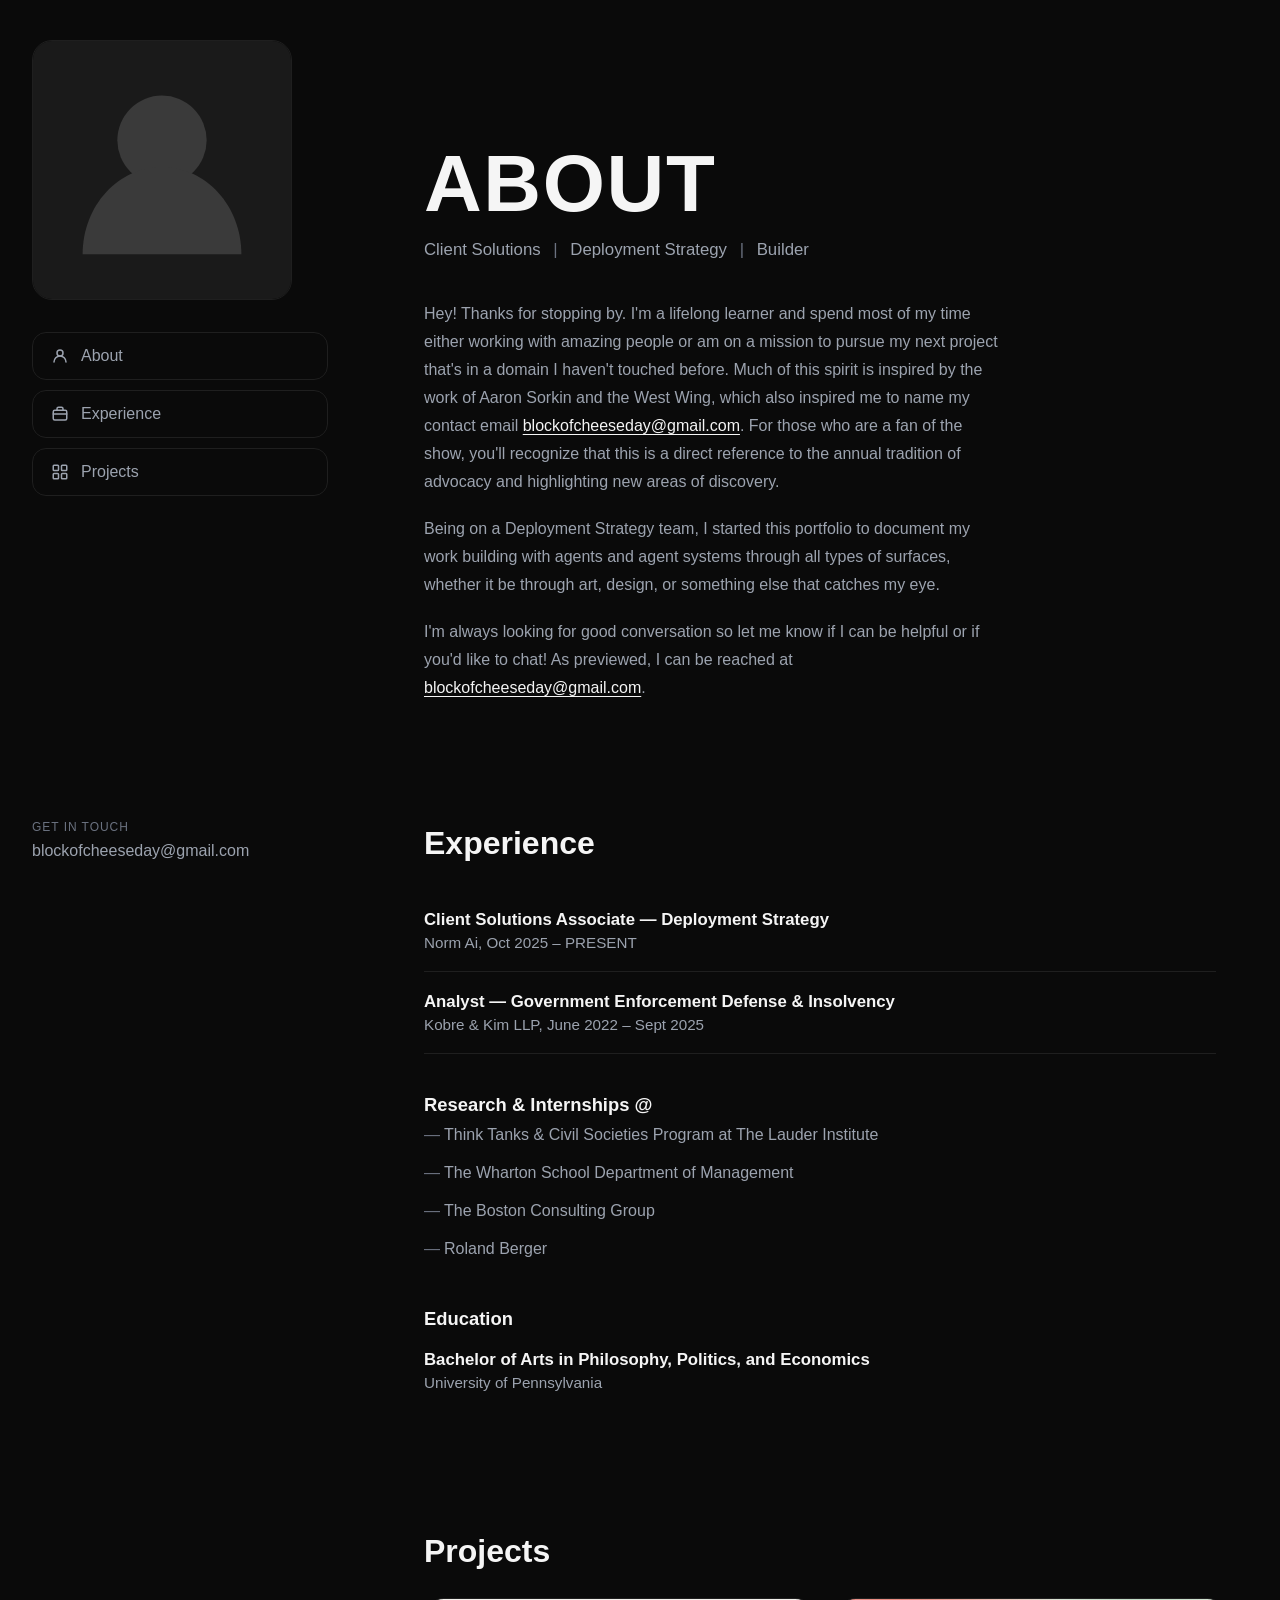
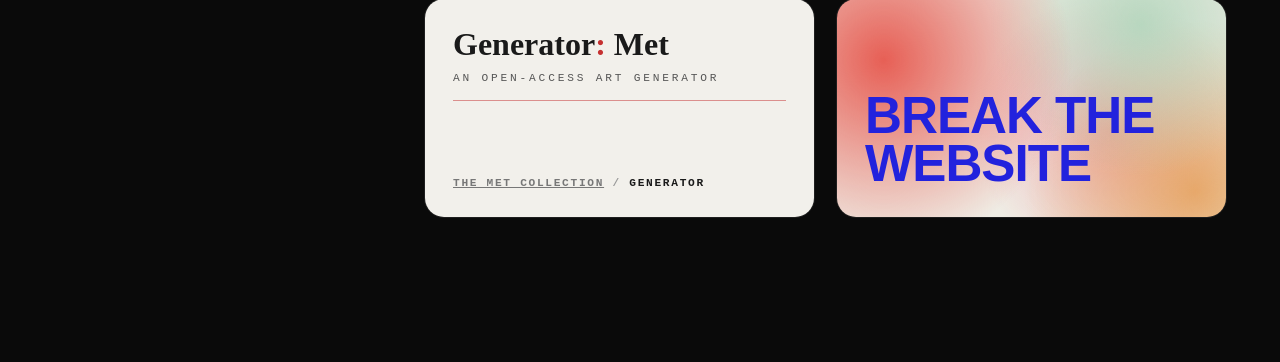
==== index.html @ 8ac8ffc2 "Assemble portfolio page with floating project cards Adds the assembled index.html (sidebar, about, e" ====
<!doctype html>
<html lang="en">
<head>
  <meta charset="utf-8">
  <meta name="viewport" content="width=device-width, initial-scale=1">
  <title>About — Portfolio</title>
  <meta name="description" content="Personal portfolio — building with agents and agent systems across art, design, and more.">
  <link rel="stylesheet" href="css/base.css">
  <link rel="stylesheet" href="css/content.css">
  <link rel="stylesheet" href="css/projects.css">
</head>
<body>

  <aside class="sidebar">
    <img
      class="profile-photo"
      src="assets/profile.jpg"
      alt="Portrait photo"
      onerror="this.onerror=null;this.src='data:image/svg+xml,%3Csvg%20xmlns%3D%22http://www.w3.org/2000/svg%22%20width%3D%22260%22%20height%3D%22260%22%20viewBox%3D%220%200%20260%20260%22%3E%3Crect%20width%3D%22260%22%20height%3D%22260%22%20fill%3D%22%231a1a1a%22/%3E%3Ccircle%20cx%3D%22130%22%20cy%3D%22100%22%20r%3D%2245%22%20fill%3D%22%233a3a3a%22/%3E%3Cpath%20d%3D%22M50%20215c0-49%2036-88%2080-88s80%2039%2080%2088%22%20fill%3D%22%233a3a3a%22/%3E%3C/svg%3E'"
    />

    <nav class="side-nav">
      <a href="#about">
        <svg viewBox="0 0 24 24" fill="none" stroke="currentColor" stroke-width="2" stroke-linecap="round" stroke-linejoin="round">
          <circle cx="12" cy="8" r="4"></circle>
          <path d="M4 20c0-4.4 3.6-8 8-8s8 3.6 8 8"></path>
        </svg>
        About
      </a>
      <a href="#experience">
        <svg viewBox="0 0 24 24" fill="none" stroke="currentColor" stroke-width="2" stroke-linecap="round" stroke-linejoin="round">
          <rect x="3" y="7" width="18" height="13" rx="2"></rect>
          <path d="M8 7V5a2 2 0 0 1 2-2h4a2 2 0 0 1 2 2v2"></path>
          <path d="M3 12h18"></path>
        </svg>
        Experience
      </a>
      <a href="#projects">
        <svg viewBox="0 0 24 24" fill="none" stroke="currentColor" stroke-width="2" stroke-linecap="round" stroke-linejoin="round">
          <rect x="3" y="3" width="7" height="7" rx="1"></rect>
          <rect x="14" y="3" width="7" height="7" rx="1"></rect>
          <rect x="3" y="14" width="7" height="7" rx="1"></rect>
          <rect x="14" y="14" width="7" height="7" rx="1"></rect>
        </svg>
        Projects
      </a>
    </nav>

    <div class="sidebar-contact">
      <p>Get in touch</p>
      <a href="mailto:blockofcheeseday@gmail.com">blockofcheeseday@gmail.com</a>
    </div>
  </aside>

  <main class="main">

    <section id="about">
      <h1 class="page-title">ABOUT</h1>
      <p class="page-subtitle">Client Solutions <span class="sep">|</span> Deployment Strategy <span class="sep">|</span> Builder</p>

      <div class="about-copy">
        <p>Hey! Thanks for stopping by. I'm a lifelong learner and spend most of my time either working with amazing people or am on a mission to pursue my next project that's in a domain I haven't touched before. Much of this spirit is inspired by the work of Aaron Sorkin and the West Wing, which also inspired me to name my contact email <a href="mailto:blockofcheeseday@gmail.com">blockofcheeseday@gmail.com</a>. For those who are a fan of the show, you'll recognize that this is a direct reference to the annual tradition of advocacy and highlighting new areas of discovery.</p>

        <p>Being on a Deployment Strategy team, I started this portfolio to document my work building with agents and agent systems through all types of surfaces, whether it be through art, design, or something else that catches my eye.</p>

        <p>I'm always looking for good conversation so let me know if I can be helpful or if you'd like to chat! As previewed, I can be reached at <a href="mailto:blockofcheeseday@gmail.com">blockofcheeseday@gmail.com</a>.</p>
      </div>
    </section>

    <section id="experience">
      <h2 class="section-title">Experience</h2>

      <div class="xp-entry">
        <div class="xp-role">Client Solutions Associate — Deployment Strategy</div>
        <div class="xp-meta">Norm Ai, Oct 2025 – PRESENT</div>
      </div>

      <div class="xp-entry">
        <div class="xp-role">Analyst — Government Enforcement Defense &amp; Insolvency</div>
        <div class="xp-meta">Kobre &amp; Kim LLP, June 2022 – Sept 2025</div>
      </div>

      <h3 class="xp-subhead">Research &amp; Internships @</h3>
      <ul class="xp-list">
        <li>Think Tanks &amp; Civil Societies Program at The Lauder Institute</li>
        <li>The Wharton School Department of Management</li>
        <li>The Boston Consulting Group</li>
        <li>Roland Berger</li>
      </ul>

      <h3 class="xp-subhead">Education</h3>
      <div class="xp-entry">
        <div class="xp-role">Bachelor of Arts in Philosophy, Politics, and Economics</div>
        <div class="xp-meta">University of Pennsylvania</div>
      </div>
    </section>

    <section id="projects">
      <h2 class="section-title">Projects</h2>
      <div class="project-grid">

        <a class="project-card" href="https://artgenerator.app/" target="_blank" rel="noopener">
          <div class="card-face card-met">
            <div class="card-face-top">
              <h3 class="met-headline">Generator<span class="met-colon">:</span> Met</h3>
              <p class="met-tagline">AN OPEN-ACCESS ART GENERATOR</p>
              <hr class="met-rule">
            </div>
            <div class="met-breadcrumb">
              <span class="met-crumb-muted">THE MET COLLECTION</span>
              <span class="met-crumb-sep"> / </span>
              <span class="met-crumb-dark">GENERATOR</span>
            </div>
          </div>
          <div class="card-desc">
            This web app explores how I approach abstracting the physicality of a museum visit into a digital medium. Currently being referenced on the backend for a new project training agents on the Met Museum Open Access database.
          </div>
        </a>

        <a class="project-card" href="https://project-4-frontend-pi.vercel.app/" target="_blank" rel="noopener">
          <div class="card-face card-break">
            <div class="break-headline">
              <span>BREAK THE</span>
              <span>WEBSITE</span>
            </div>
          </div>
          <div class="card-desc">
            This web app is an independent project built to educate through illustration, showing how agent loops work by way of a familiar surface: design and website maintenance.
          </div>
        </a>

      </div>
    </section>

  </main>

  <script src="js/projects.js"></script>
</body>
</html>
---- css/base.css ----
:root {
  --bg: #0a0a0a;
  --bg-card: #111111;
  --border: #1f1f1f;
  --border-hover: #333333;
  --text: #f5f5f5;
  --text-muted: #9ca3af;
  --text-dim: #6b7280;
  --radius-lg: 20px;
  --radius-md: 14px;
  --sidebar-w: 360px;
  --font-sans: "Inter", -apple-system, BlinkMacSystemFont, "Segoe UI", Roboto, "Helvetica Neue", Arial, sans-serif;
}

*,
*::before,
*::after {
  box-sizing: border-box;
}

body {
  margin: 0;
}

img {
  max-width: 100%;
}

html {
  scroll-behavior: smooth;
}

body {
  background: var(--bg);
  color: var(--text);
  font-family: var(--font-sans);
  -webkit-font-smoothing: antialiased;
  -moz-osx-font-smoothing: grayscale;
}

.sidebar {
  position: fixed;
  top: 0;
  left: 0;
  height: 100vh;
  width: var(--sidebar-w);
  padding: 40px 32px;
  display: flex;
  flex-direction: column;
  gap: 32px;
}

.profile-photo {
  display: block;
  width: 100%;
  max-width: 260px;
  aspect-ratio: 1 / 1;
  object-fit: cover;
  border-radius: var(--radius-lg);
  filter: grayscale(1);
  border: 1px solid var(--border);
}

.side-nav {
  display: flex;
  flex-direction: column;
  gap: 10px;
}

.side-nav a {
  display: flex;
  align-items: center;
  gap: 12px;
  padding: 14px 18px;
  border-radius: var(--radius-md);
  border: 1px solid var(--border);
  color: var(--text-muted);
  text-decoration: none;
  background: transparent;
  transition: background 0.2s, color 0.2s, border-color 0.2s;
}

.side-nav a svg {
  width: 18px;
  height: 18px;
  flex-shrink: 0;
  stroke: currentColor;
}

.side-nav a:hover {
  background: #161616;
  color: var(--text);
  border-color: var(--border-hover);
}

.sidebar-contact {
  margin-top: auto;
}

.sidebar-contact p {
  margin: 0 0 8px;
  font-size: 0.75rem;
  letter-spacing: 0.08em;
  text-transform: uppercase;
  color: var(--text-dim);
}

.sidebar-contact a {
  color: var(--text-muted);
  text-decoration: none;
  transition: color 0.2s;
}

.sidebar-contact a:hover {
  color: var(--text);
}

.main {
  margin-left: var(--sidebar-w);
  max-width: 1100px;
  padding: 96px 64px;
}

section {
  padding-block: 48px;
}

.section-title {
  font-size: 2rem;
  font-weight: 600;
  margin-bottom: 28px;
}

@media (max-width: 900px) {
  .sidebar {
    position: static;
    height: auto;
    width: auto;
    flex-direction: row;
    align-items: center;
    gap: 24px;
    padding: 24px;
  }

  .profile-photo {
    width: 96px;
    max-width: 96px;
  }

  .sidebar-contact {
    margin-top: 0;
    margin-left: auto;
  }

  .main {
    margin-left: 0;
    padding: 48px 24px;
  }
}
---- css/content.css ----
/* Page title / subtitle (used atop .main sections, e.g. About) */
.page-title {
  font-size: clamp(3rem, 7vw, 5rem);
  font-weight: 700;
  letter-spacing: 0.02em;
  text-transform: uppercase;
  line-height: 1;
  margin: 0;
}

.page-subtitle {
  color: var(--text-muted);
  font-size: 1.05rem;
  margin-top: 16px;
  margin-bottom: 0;
}

.page-subtitle .sep {
  color: var(--text-dim);
  margin: 0 8px;
}

/* About copy */
.about-copy {
  margin-top: 40px;
}

.about-copy p {
  color: var(--text-muted);
  line-height: 1.75;
  max-width: 65ch;
  margin: 0 0 1.2em;
}

.about-copy p:last-child {
  margin-bottom: 0;
}

.about-copy a {
  color: var(--text);
  text-decoration: underline;
  text-underline-offset: 3px;
  transition: color 0.2s;
}

.about-copy a:hover {
  color: #ffffff;
}

/* Experience entries */
.xp-entry {
  padding: 20px 0;
  border-bottom: 1px solid var(--border);
}

.xp-entry:last-child {
  border-bottom: none;
}

.xp-role {
  color: var(--text);
  font-weight: 600;
  font-size: 1.05rem;
}

.xp-meta {
  color: var(--text-muted);
  font-size: 0.95rem;
  margin-top: 4px;
}

.xp-subhead {
  margin-top: 40px;
  margin-bottom: 0;
  font-size: 1.15rem;
  font-weight: 600;
  color: var(--text);
}

.xp-list {
  list-style: none;
  margin: 0;
  padding: 0;
}

.xp-list li {
  padding: 10px 0;
  color: var(--text-muted);
  position: relative;
  padding-left: 20px;
}

.xp-list li::before {
  content: "—";
  color: var(--text-dim);
  position: absolute;
  left: 0;
}
---- css/projects.css ----
/* Projects section — floating animated project cards */

.project-grid {
  display: grid;
  grid-template-columns: repeat(auto-fit, minmax(320px, 1fr));
  gap: 32px;
}

.project-card {
  display: block;
  position: relative;
  text-decoration: none;
  overflow: hidden;
  border-radius: var(--radius-lg);
  border: 1px solid var(--border);
  aspect-ratio: 16 / 9;
  min-height: 220px;
  outline: none;
  transition: transform 0.35s ease, box-shadow 0.35s ease, border-color 0.35s ease;
  animation: floaty 6s ease-in-out infinite;
}

.project-card:nth-child(2) {
  animation-delay: -3s;
}

.project-card:hover,
.project-card:focus-visible {
  animation-play-state: paused;
  transform: translateY(-6px) scale(1.02);
  box-shadow: 0 20px 40px rgba(0, 0, 0, 0.45);
  border-color: var(--border-hover);
}

.project-card:focus-visible {
  outline: 2px solid var(--border-hover);
  outline-offset: 3px;
}

.project-card:hover .card-desc,
.project-card:focus-visible .card-desc {
  opacity: 1;
}

@keyframes floaty {
  0%,
  100% {
    transform: translateY(0);
  }
  50% {
    transform: translateY(-10px);
  }
}

@media (prefers-reduced-motion: reduce) {
  .project-card {
    animation: none;
  }
}

/* Card face — shared base */

.card-face {
  position: absolute;
  inset: 0;
  padding: 28px;
  display: flex;
  flex-direction: column;
  justify-content: space-between;
  transition: transform 0.2s ease;
  will-change: transform;
}

/* Card 1 — Generator: Met */

.card-met {
  background: #f2f0eb;
  color: #1a1a1a;
}

.met-headline {
  font-family: Georgia, "Times New Roman", serif;
  font-weight: 700;
  font-size: 2rem;
  margin: 0 0 10px;
  line-height: 1.1;
}

.met-colon {
  color: #c53030;
}

.met-tagline {
  margin: 0 0 16px;
  font-family: "SFMono-Regular", Consolas, "Liberation Mono", Menlo, monospace;
  font-size: 0.7rem;
  letter-spacing: 0.25em;
  color: #555555;
}

.met-rule {
  border: none;
  border-top: 1px solid rgba(197, 48, 48, 0.5);
  margin: 0;
}

.met-breadcrumb {
  font-family: "SFMono-Regular", Consolas, "Liberation Mono", Menlo, monospace;
  font-size: 0.7rem;
  font-weight: 700;
  letter-spacing: 0.15em;
  text-transform: uppercase;
}

.met-crumb-muted {
  color: #777777;
  text-decoration: underline;
}

.met-crumb-sep {
  color: #999999;
}

.met-crumb-dark {
  color: #1a1a1a;
}

/* Card 2 — Break the Website */

.card-break {
  background: radial-gradient(circle at 12% 28%, rgba(230, 80, 70, 0.9), transparent 50%),
    radial-gradient(circle at 78% 12%, rgba(178, 214, 188, 0.9), transparent 42%),
    radial-gradient(circle at 92% 88%, rgba(228, 150, 70, 0.75), transparent 42%),
    radial-gradient(circle at 70% 60%, rgba(235, 110, 130, 0.5), transparent 45%), #efece4;
  justify-content: flex-end;
}

.break-headline {
  display: flex;
  flex-direction: column;
  text-align: left;
  text-transform: uppercase;
  font-family: var(--font-sans);
  font-weight: 900;
  font-size: clamp(2.4rem, 4vw, 3.2rem);
  letter-spacing: -0.02em;
  line-height: 0.95;
  color: #2222dd;
}

/* Hover / focus description overlay */

.card-desc {
  position: absolute;
  inset: 0;
  display: flex;
  align-items: center;
  padding: 28px;
  background: rgba(10, 10, 10, 0.88);
  color: #e5e5e5;
  font-size: 0.95rem;
  line-height: 1.6;
  opacity: 0;
  transition: opacity 0.3s ease;
  pointer-events: none;
}
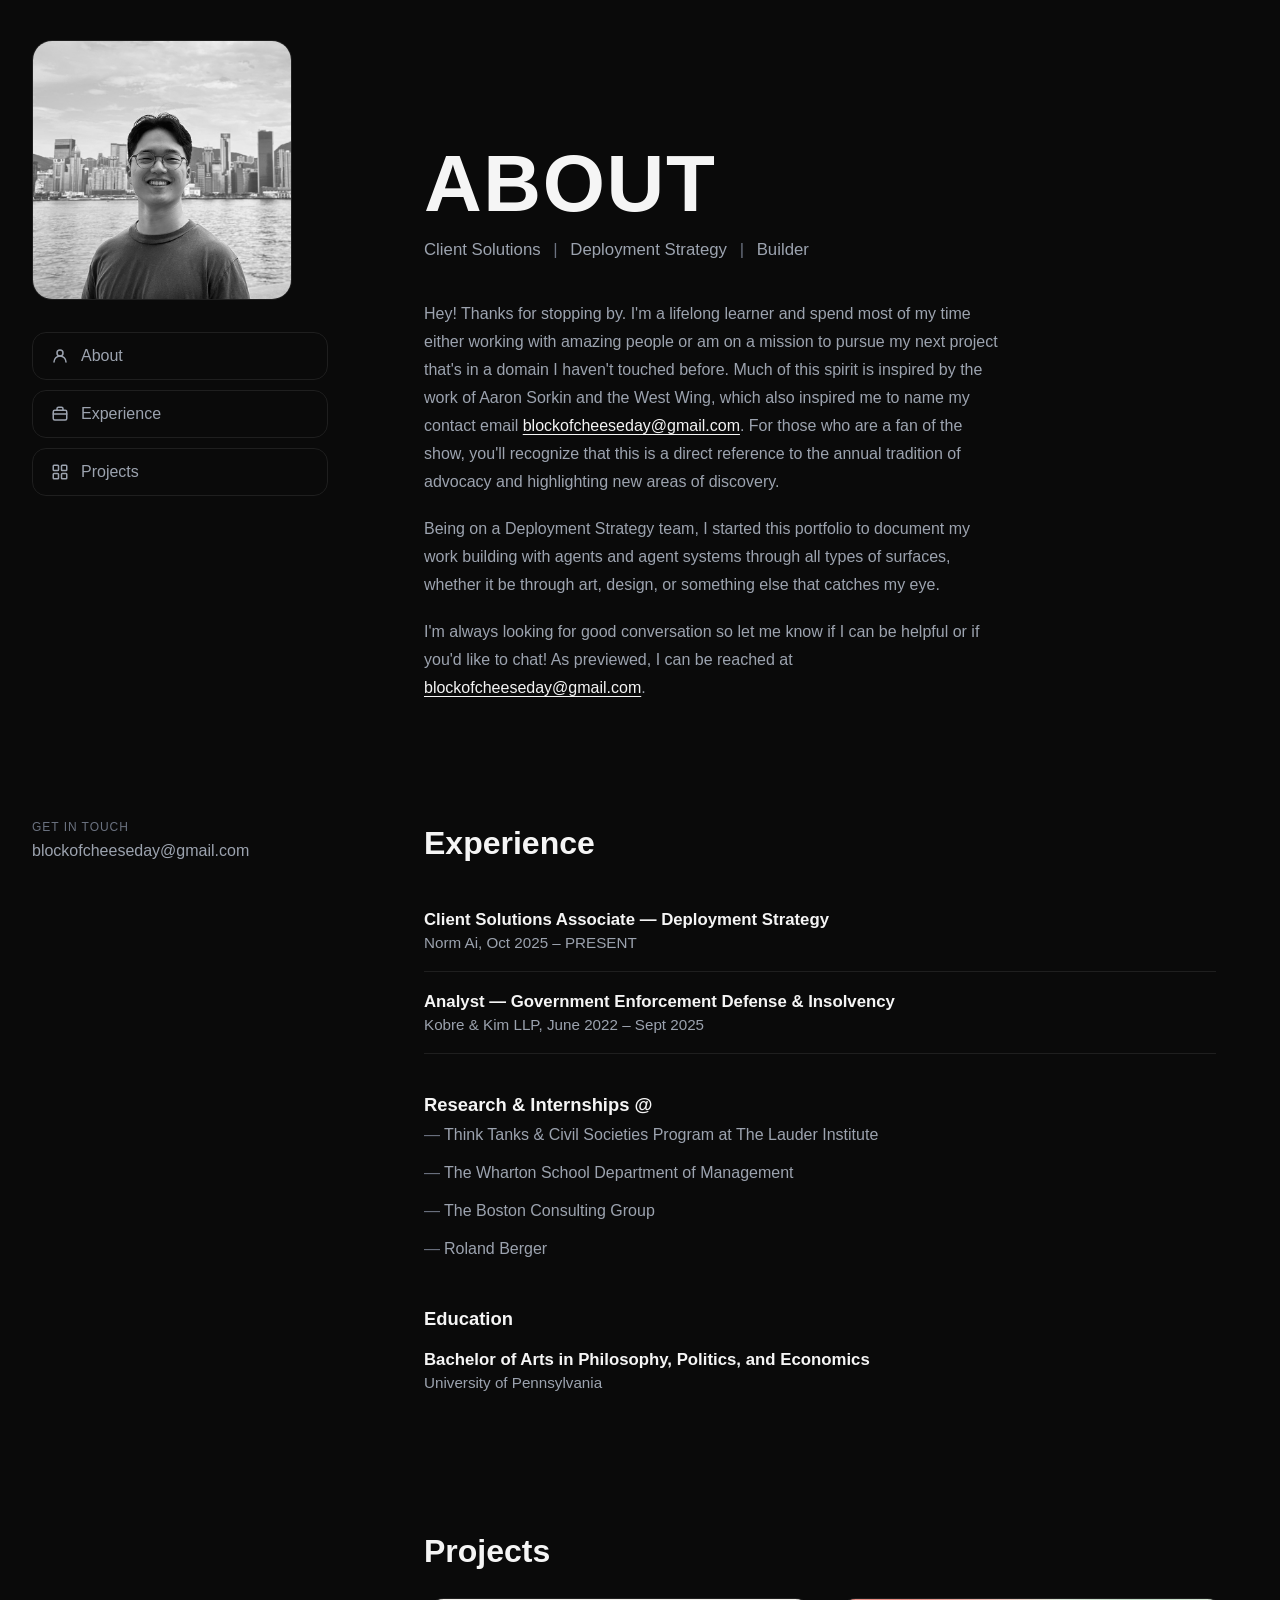
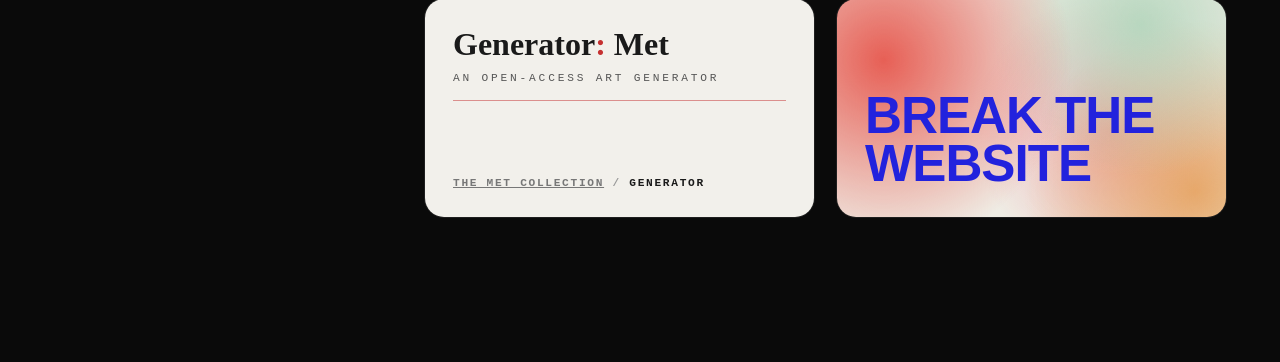
==== commit 2851ae7e: "Wire profile photo into sidebar Point the sidebar image at the uploaded assets/IMG_1256.JPG so the r" ====
--- a/index.html
+++ b/index.html
@@ -14,7 +14,7 @@
   <aside class="sidebar">
     <img
       class="profile-photo"
-      src="assets/profile.jpg"
+      src="assets/IMG_1256.JPG"
       alt="Portrait photo"
       onerror="this.onerror=null;this.src='data:image/svg+xml,%3Csvg%20xmlns%3D%22http://www.w3.org/2000/svg%22%20width%3D%22260%22%20height%3D%22260%22%20viewBox%3D%220%200%20260%20260%22%3E%3Crect%20width%3D%22260%22%20height%3D%22260%22%20fill%3D%22%231a1a1a%22/%3E%3Ccircle%20cx%3D%22130%22%20cy%3D%22100%22%20r%3D%2245%22%20fill%3D%22%233a3a3a%22/%3E%3Cpath%20d%3D%22M50%20215c0-49%2036-88%2080-88s80%2039%2080%2088%22%20fill%3D%22%233a3a3a%22/%3E%3C/svg%3E'"
     />
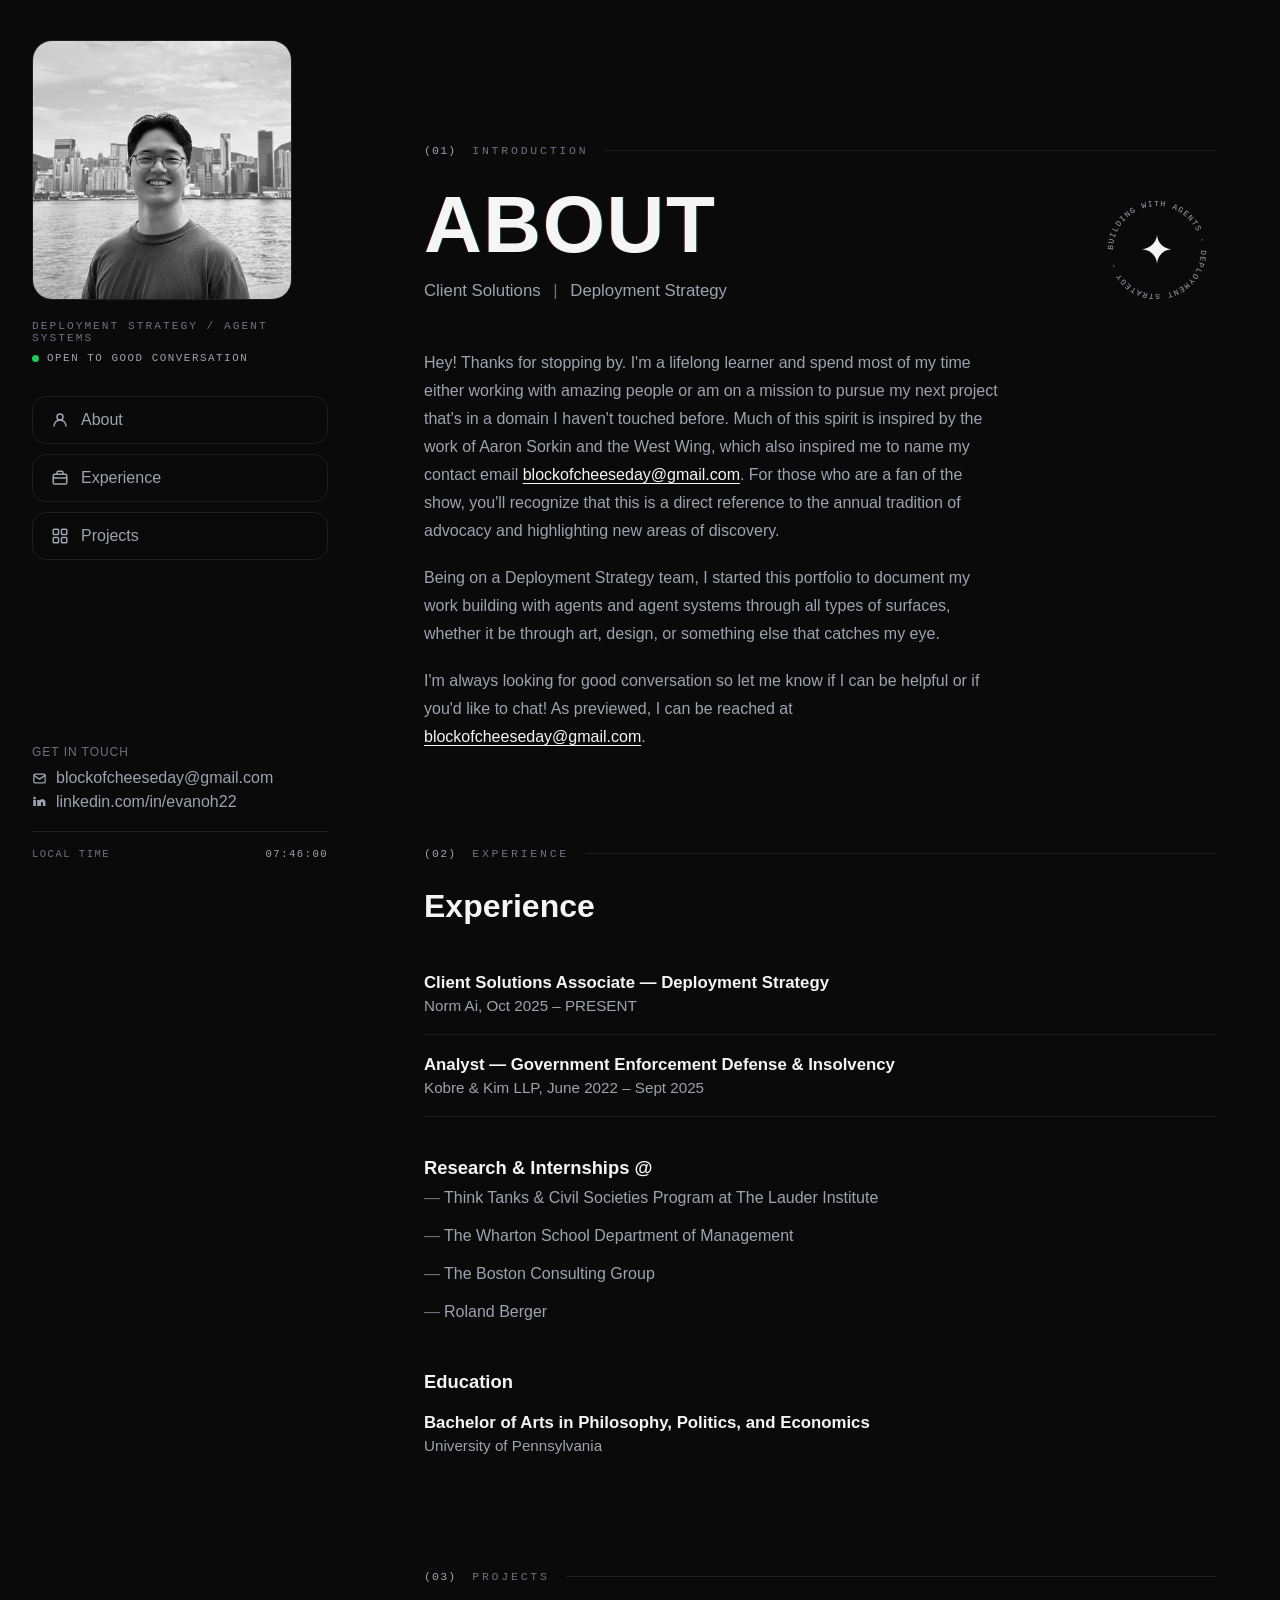
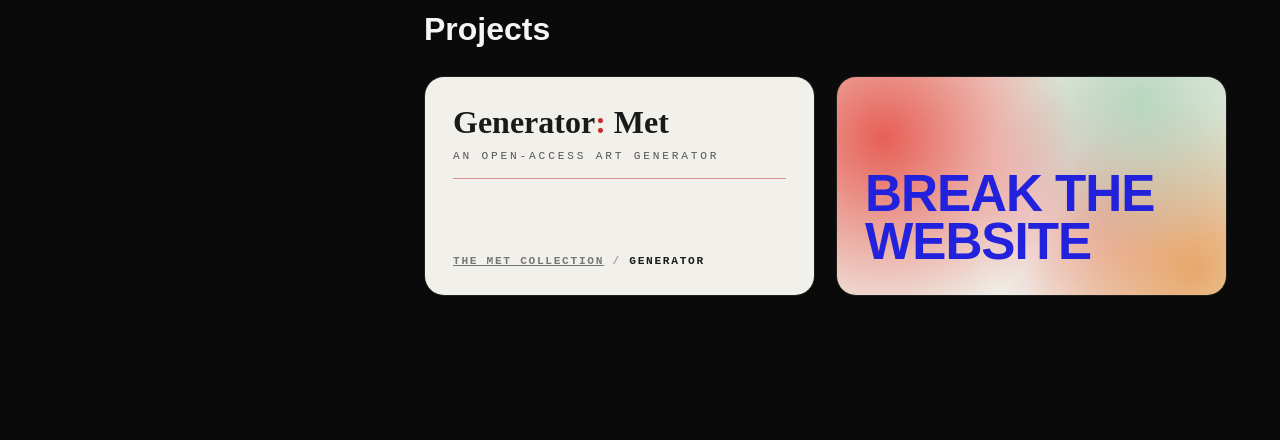
==== commit 24b04b66: "Layer in editorial design influences; add LinkedIn - Monospace metadata system (Roshan Sahu): number" ====
--- a/index.html
+++ b/index.html
@@ -18,6 +18,11 @@
       alt="Portrait photo"
       onerror="this.onerror=null;this.src='data:image/svg+xml,%3Csvg%20xmlns%3D%22http://www.w3.org/2000/svg%22%20width%3D%22260%22%20height%3D%22260%22%20viewBox%3D%220%200%20260%20260%22%3E%3Crect%20width%3D%22260%22%20height%3D%22260%22%20fill%3D%22%231a1a1a%22/%3E%3Ccircle%20cx%3D%22130%22%20cy%3D%22100%22%20r%3D%2245%22%20fill%3D%22%233a3a3a%22/%3E%3Cpath%20d%3D%22M50%20215c0-49%2036-88%2080-88s80%2039%2080%2088%22%20fill%3D%22%233a3a3a%22/%3E%3C/svg%3E'"
     />
+
+    <div class="profile-id">
+      <p class="mono profile-role">Deployment Strategy / Agent Systems</p>
+      <p class="profile-status"><span class="status-dot"></span>Open to good conversation</p>
+    </div>
 
     <nav class="side-nav">
       <a href="#about">
@@ -47,16 +52,56 @@
     </nav>
 
     <div class="sidebar-contact">
-      <p>Get in touch</p>
-      <a href="mailto:blockofcheeseday@gmail.com">blockofcheeseday@gmail.com</a>
+      <p class="contact-label">Get in touch</p>
+      <div class="contact-links">
+        <a href="mailto:blockofcheeseday@gmail.com">
+          <svg viewBox="0 0 24 24" fill="none" stroke="currentColor" stroke-width="2" stroke-linecap="round" stroke-linejoin="round">
+            <rect x="3" y="5" width="18" height="14" rx="2"></rect>
+            <path d="m3 7 9 6 9-6"></path>
+          </svg>
+          blockofcheeseday@gmail.com
+        </a>
+        <a href="https://www.linkedin.com/in/evanoh22/" target="_blank" rel="noopener">
+          <svg viewBox="0 0 24 24" fill="currentColor">
+            <path d="M4.98 3.5a2.5 2.5 0 1 1 0 5 2.5 2.5 0 0 1 0-5zM2.4 9.4h5.16V21H2.4zM9.9 9.4h4.95v1.58h.07c.69-1.24 2.38-2.55 4.9-2.55 5.24 0 6.2 3.28 6.2 7.54V21h-5.16v-4.9c0-1.17-.02-2.67-1.63-2.67-1.63 0-1.88 1.27-1.88 2.58V21H9.9z" transform="scale(0.83)"></path>
+          </svg>
+          linkedin.com/in/evanoh22
+        </a>
+      </div>
+      <div class="sidebar-clock">
+        <span>Local Time</span>
+        <span class="clock-time" id="clock">--:--:--</span>
+      </div>
     </div>
   </aside>
 
   <main class="main">
 
     <section id="about">
-      <h1 class="page-title">ABOUT</h1>
-      <p class="page-subtitle">Client Solutions <span class="sep">|</span> Deployment Strategy <span class="sep">|</span> Builder</p>
+      <div class="section-kicker">
+        <span class="k-index">(01)</span>
+        <span class="k-label">Introduction</span>
+        <span class="k-rule"></span>
+      </div>
+      <div class="about-hero">
+        <div class="about-hero-text">
+          <h1 class="page-title">ABOUT</h1>
+          <p class="page-subtitle">Client Solutions <span class="sep">|</span> Deployment Strategy</p>
+        </div>
+        <div class="hero-badge" aria-hidden="true">
+          <svg class="badge-ring" viewBox="0 0 118 118">
+            <defs>
+              <path id="badgeCircle" d="M59,59 m-44,0 a44,44 0 1,1 88,0 a44,44 0 1,1 -88,0"></path>
+            </defs>
+            <text>
+              <textPath href="#badgeCircle" startOffset="0">BUILDING WITH AGENTS · DEPLOYMENT STRATEGY · </textPath>
+            </text>
+          </svg>
+          <svg class="badge-star" viewBox="0 0 24 24" fill="currentColor">
+            <path d="M12 0c.6 6.4 5 10.8 11.4 11.4-6.4.6-10.8 5-11.4 11.4C11.4 16.4 7 12 0 11.4 6.4 10.8 11.4 6.4 12 0Z"></path>
+          </svg>
+        </div>
+      </div>
 
       <div class="about-copy">
         <p>Hey! Thanks for stopping by. I'm a lifelong learner and spend most of my time either working with amazing people or am on a mission to pursue my next project that's in a domain I haven't touched before. Much of this spirit is inspired by the work of Aaron Sorkin and the West Wing, which also inspired me to name my contact email <a href="mailto:blockofcheeseday@gmail.com">blockofcheeseday@gmail.com</a>. For those who are a fan of the show, you'll recognize that this is a direct reference to the annual tradition of advocacy and highlighting new areas of discovery.</p>
@@ -68,6 +113,11 @@
     </section>
 
     <section id="experience">
+      <div class="section-kicker">
+        <span class="k-index">(02)</span>
+        <span class="k-label">Experience</span>
+        <span class="k-rule"></span>
+      </div>
       <h2 class="section-title">Experience</h2>
 
       <div class="xp-entry">
@@ -96,6 +146,11 @@
     </section>
 
     <section id="projects">
+      <div class="section-kicker">
+        <span class="k-index">(03)</span>
+        <span class="k-label">Projects</span>
+        <span class="k-rule"></span>
+      </div>
       <h2 class="section-title">Projects</h2>
       <div class="project-grid">
 
@@ -134,6 +189,7 @@
 
   </main>
 
+  <script src="js/site.js"></script>
   <script src="js/projects.js"></script>
 </body>
 </html>
--- a/css/base.css
+++ b/css/base.css
@@ -10,6 +10,16 @@
   --radius-md: 14px;
   --sidebar-w: 360px;
   --font-sans: "Inter", -apple-system, BlinkMacSystemFont, "Segoe UI", Roboto, "Helvetica Neue", Arial, sans-serif;
+  --font-mono: ui-monospace, "SFMono-Regular", "SF Mono", Menlo, Consolas, "Liberation Mono", monospace;
+}
+
+/* Editorial monospace metadata (Roshan Sahu influence) */
+.mono {
+  font-family: var(--font-mono);
+  text-transform: uppercase;
+  letter-spacing: 0.18em;
+  font-size: 0.7rem;
+  color: var(--text-dim);
 }
 
 *,
@@ -61,6 +71,45 @@
   border: 1px solid var(--border);
 }
 
+/* Name + role kicker under photo (Roshan Sahu metadata influence) */
+.profile-id {
+  display: flex;
+  flex-direction: column;
+  gap: 8px;
+  margin-top: -12px;
+}
+
+.profile-id .profile-role {
+  margin: 0;
+}
+
+.profile-id .profile-status {
+  display: flex;
+  align-items: center;
+  gap: 8px;
+  margin: 0;
+  font-family: var(--font-mono);
+  text-transform: uppercase;
+  letter-spacing: 0.14em;
+  font-size: 0.68rem;
+  color: var(--text-muted);
+}
+
+.profile-id .status-dot {
+  width: 7px;
+  height: 7px;
+  border-radius: 50%;
+  background: #22c55e;
+  box-shadow: 0 0 0 0 rgba(34, 197, 94, 0.5);
+  animation: pulse 2.4s ease-out infinite;
+}
+
+@keyframes pulse {
+  0% { box-shadow: 0 0 0 0 rgba(34, 197, 94, 0.45); }
+  70% { box-shadow: 0 0 0 8px rgba(34, 197, 94, 0); }
+  100% { box-shadow: 0 0 0 0 rgba(34, 197, 94, 0); }
+}
+
 .side-nav {
   display: flex;
   flex-direction: column;
@@ -97,22 +146,58 @@
   margin-top: auto;
 }
 
-.sidebar-contact p {
-  margin: 0 0 8px;
+.sidebar-contact .contact-label {
+  margin: 0 0 10px;
   font-size: 0.75rem;
   letter-spacing: 0.08em;
   text-transform: uppercase;
   color: var(--text-dim);
 }
 
-.sidebar-contact a {
+.contact-links {
+  display: flex;
+  flex-direction: column;
+  gap: 6px;
+}
+
+.contact-links a {
+  display: inline-flex;
+  align-items: center;
+  gap: 9px;
   color: var(--text-muted);
   text-decoration: none;
   transition: color 0.2s;
-}
-
-.sidebar-contact a:hover {
+  width: fit-content;
+}
+
+.contact-links a svg {
+  width: 15px;
+  height: 15px;
+  flex-shrink: 0;
+}
+
+.contact-links a:hover {
   color: var(--text);
+}
+
+/* Live local-time clock (Roshan Sahu "current time" influence) */
+.sidebar-clock {
+  margin-top: 20px;
+  padding-top: 16px;
+  border-top: 1px solid var(--border);
+  display: flex;
+  justify-content: space-between;
+  align-items: center;
+  font-family: var(--font-mono);
+  text-transform: uppercase;
+  letter-spacing: 0.14em;
+  font-size: 0.66rem;
+  color: var(--text-dim);
+}
+
+.sidebar-clock .clock-time {
+  color: var(--text-muted);
+  font-variant-numeric: tabular-nums;
 }
 
 .main {
@@ -123,6 +208,36 @@
 
 section {
   padding-block: 48px;
+}
+
+/* Section kicker: mono index + label + trailing hairline (Roshan Sahu grid influence) */
+.section-kicker {
+  display: flex;
+  align-items: center;
+  gap: 16px;
+  margin-bottom: 28px;
+}
+
+.section-kicker .k-index {
+  font-family: var(--font-mono);
+  font-size: 0.72rem;
+  letter-spacing: 0.1em;
+  color: var(--text-muted);
+}
+
+.section-kicker .k-label {
+  font-family: var(--font-mono);
+  text-transform: uppercase;
+  letter-spacing: 0.24em;
+  font-size: 0.72rem;
+  color: var(--text-dim);
+  white-space: nowrap;
+}
+
+.section-kicker .k-rule {
+  flex: 1;
+  height: 1px;
+  background: var(--border);
 }
 
 .section-title {
@@ -137,8 +252,9 @@
     height: auto;
     width: auto;
     flex-direction: row;
+    flex-wrap: wrap;
     align-items: center;
-    gap: 24px;
+    gap: 20px 24px;
     padding: 24px;
   }
 
@@ -147,9 +263,22 @@
     max-width: 96px;
   }
 
+  .profile-id {
+    margin-top: 0;
+  }
+
+  .side-nav {
+    flex-direction: row;
+    flex-wrap: wrap;
+  }
+
   .sidebar-contact {
     margin-top: 0;
-    margin-left: auto;
+    width: 100%;
+  }
+
+  .sidebar-clock {
+    display: none;
   }
 
   .main {
--- a/css/content.css
+++ b/css/content.css
@@ -1,3 +1,11 @@
+/* About hero: title on the left, rotating badge on the right */
+.about-hero {
+  display: flex;
+  align-items: flex-start;
+  justify-content: space-between;
+  gap: 32px;
+}
+
 /* Page title / subtitle (used atop .main sections, e.g. About) */
 .page-title {
   font-size: clamp(3rem, 7vw, 5rem);
@@ -6,6 +14,57 @@
   text-transform: uppercase;
   line-height: 1;
   margin: 0;
+  /* Subtle chromatic aberration nod (Ryan Ritzenthaler prismatic type) */
+  text-shadow: -1px 0 rgba(255, 0, 90, 0.22), 1px 0 rgba(0, 200, 255, 0.22);
+}
+
+/* Rotating circular sparkle badge (Ryan Ritzenthaler influence) */
+.hero-badge {
+  position: relative;
+  width: 118px;
+  height: 118px;
+  flex-shrink: 0;
+  margin-top: 6px;
+}
+
+.hero-badge .badge-ring {
+  width: 100%;
+  height: 100%;
+  animation: badge-spin 18s linear infinite;
+}
+
+.hero-badge .badge-ring text {
+  font-family: var(--font-mono);
+  font-size: 8.1px;
+  letter-spacing: 0.14em;
+  text-transform: uppercase;
+  fill: var(--text-muted);
+}
+
+.hero-badge .badge-star {
+  position: absolute;
+  top: 50%;
+  left: 50%;
+  transform: translate(-50%, -50%);
+  width: 30px;
+  height: 30px;
+  color: var(--text);
+}
+
+@keyframes badge-spin {
+  to { transform: rotate(360deg); }
+}
+
+@media (prefers-reduced-motion: reduce) {
+  .hero-badge .badge-ring {
+    animation: none;
+  }
+}
+
+@media (max-width: 640px) {
+  .hero-badge {
+    display: none;
+  }
 }
 
 .page-subtitle {
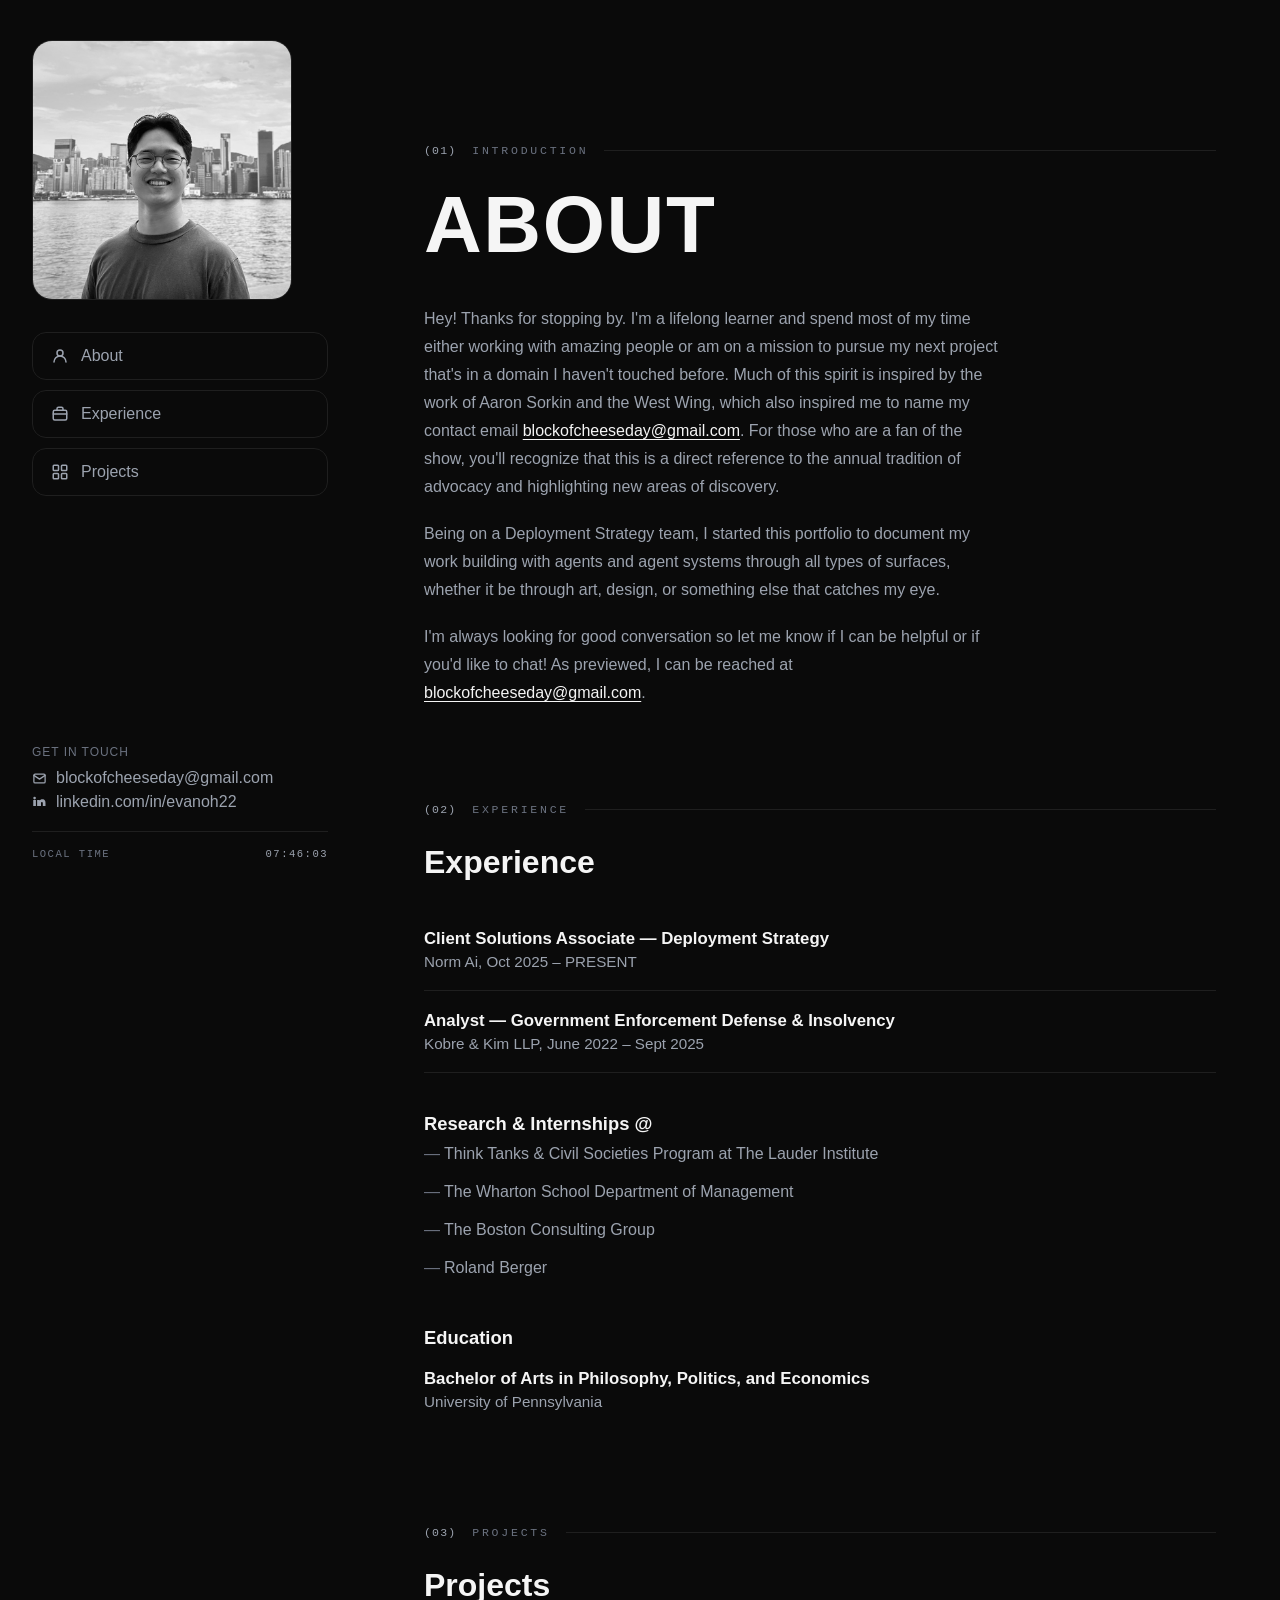
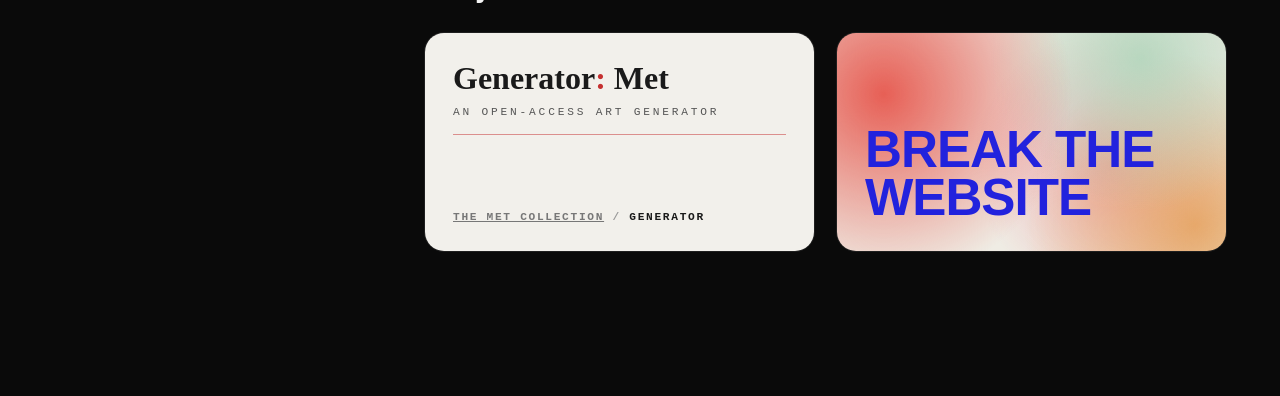
==== commit 3d04f279: "Add prism hover warp, cursor-trailing diamond; trim labels - About: hovering the section warps the A" ====
--- a/index.html
+++ b/index.html
@@ -18,11 +18,6 @@
       alt="Portrait photo"
       onerror="this.onerror=null;this.src='data:image/svg+xml,%3Csvg%20xmlns%3D%22http://www.w3.org/2000/svg%22%20width%3D%22260%22%20height%3D%22260%22%20viewBox%3D%220%200%20260%20260%22%3E%3Crect%20width%3D%22260%22%20height%3D%22260%22%20fill%3D%22%231a1a1a%22/%3E%3Ccircle%20cx%3D%22130%22%20cy%3D%22100%22%20r%3D%2245%22%20fill%3D%22%233a3a3a%22/%3E%3Cpath%20d%3D%22M50%20215c0-49%2036-88%2080-88s80%2039%2080%2088%22%20fill%3D%22%233a3a3a%22/%3E%3C/svg%3E'"
     />
-
-    <div class="profile-id">
-      <p class="mono profile-role">Deployment Strategy / Agent Systems</p>
-      <p class="profile-status"><span class="status-dot"></span>Open to good conversation</p>
-    </div>
 
     <nav class="side-nav">
       <a href="#about">
@@ -83,25 +78,7 @@
         <span class="k-label">Introduction</span>
         <span class="k-rule"></span>
       </div>
-      <div class="about-hero">
-        <div class="about-hero-text">
-          <h1 class="page-title">ABOUT</h1>
-          <p class="page-subtitle">Client Solutions <span class="sep">|</span> Deployment Strategy</p>
-        </div>
-        <div class="hero-badge" aria-hidden="true">
-          <svg class="badge-ring" viewBox="0 0 118 118">
-            <defs>
-              <path id="badgeCircle" d="M59,59 m-44,0 a44,44 0 1,1 88,0 a44,44 0 1,1 -88,0"></path>
-            </defs>
-            <text>
-              <textPath href="#badgeCircle" startOffset="0">BUILDING WITH AGENTS · DEPLOYMENT STRATEGY · </textPath>
-            </text>
-          </svg>
-          <svg class="badge-star" viewBox="0 0 24 24" fill="currentColor">
-            <path d="M12 0c.6 6.4 5 10.8 11.4 11.4-6.4.6-10.8 5-11.4 11.4C11.4 16.4 7 12 0 11.4 6.4 10.8 11.4 6.4 12 0Z"></path>
-          </svg>
-        </div>
-      </div>
+      <h1 class="page-title" data-text="ABOUT">ABOUT</h1>
 
       <div class="about-copy">
         <p>Hey! Thanks for stopping by. I'm a lifelong learner and spend most of my time either working with amazing people or am on a mission to pursue my next project that's in a domain I haven't touched before. Much of this spirit is inspired by the work of Aaron Sorkin and the West Wing, which also inspired me to name my contact email <a href="mailto:blockofcheeseday@gmail.com">blockofcheeseday@gmail.com</a>. For those who are a fan of the show, you'll recognize that this is a direct reference to the annual tradition of advocacy and highlighting new areas of discovery.</p>
@@ -189,6 +166,12 @@
 
   </main>
 
+  <div class="cursor-diamond" aria-hidden="true">
+    <svg viewBox="0 0 24 24"><path d="M12 0c.6 6.4 5 10.8 11.4 11.4-6.4.6-10.8 5-11.4 11.4C11.4 16.4 7 12 0 11.4 6.4 10.8 11.4 6.4 12 0Z"/></svg>
+    <svg viewBox="0 0 24 24"><path d="M12 0c.6 6.4 5 10.8 11.4 11.4-6.4.6-10.8 5-11.4 11.4C11.4 16.4 7 12 0 11.4 6.4 10.8 11.4 6.4 12 0Z"/></svg>
+    <svg viewBox="0 0 24 24"><path d="M12 0c.6 6.4 5 10.8 11.4 11.4-6.4.6-10.8 5-11.4 11.4C11.4 16.4 7 12 0 11.4 6.4 10.8 11.4 6.4 12 0Z"/></svg>
+  </div>
+
   <script src="js/site.js"></script>
   <script src="js/projects.js"></script>
 </body>
--- a/css/base.css
+++ b/css/base.css
@@ -71,45 +71,6 @@
   border: 1px solid var(--border);
 }
 
-/* Name + role kicker under photo (Roshan Sahu metadata influence) */
-.profile-id {
-  display: flex;
-  flex-direction: column;
-  gap: 8px;
-  margin-top: -12px;
-}
-
-.profile-id .profile-role {
-  margin: 0;
-}
-
-.profile-id .profile-status {
-  display: flex;
-  align-items: center;
-  gap: 8px;
-  margin: 0;
-  font-family: var(--font-mono);
-  text-transform: uppercase;
-  letter-spacing: 0.14em;
-  font-size: 0.68rem;
-  color: var(--text-muted);
-}
-
-.profile-id .status-dot {
-  width: 7px;
-  height: 7px;
-  border-radius: 50%;
-  background: #22c55e;
-  box-shadow: 0 0 0 0 rgba(34, 197, 94, 0.5);
-  animation: pulse 2.4s ease-out infinite;
-}
-
-@keyframes pulse {
-  0% { box-shadow: 0 0 0 0 rgba(34, 197, 94, 0.45); }
-  70% { box-shadow: 0 0 0 8px rgba(34, 197, 94, 0); }
-  100% { box-shadow: 0 0 0 0 rgba(34, 197, 94, 0); }
-}
-
 .side-nav {
   display: flex;
   flex-direction: column;
@@ -263,10 +224,6 @@
     max-width: 96px;
   }
 
-  .profile-id {
-    margin-top: 0;
-  }
-
   .side-nav {
     flex-direction: row;
     flex-wrap: wrap;
--- a/css/content.css
+++ b/css/content.css
@@ -1,70 +1,141 @@
-/* About hero: title on the left, rotating badge on the right */
-.about-hero {
-  display: flex;
-  align-items: flex-start;
-  justify-content: space-between;
-  gap: 32px;
-}
-
-/* Page title / subtitle (used atop .main sections, e.g. About) */
+/* Page title (used atop .main sections, e.g. About) */
 .page-title {
+  position: relative;
+  display: inline-block;
   font-size: clamp(3rem, 7vw, 5rem);
   font-weight: 700;
   letter-spacing: 0.02em;
   text-transform: uppercase;
   line-height: 1;
   margin: 0;
-  /* Subtle chromatic aberration nod (Ryan Ritzenthaler prismatic type) */
-  text-shadow: -1px 0 rgba(255, 0, 90, 0.22), 1px 0 rgba(0, 200, 255, 0.22);
-}
-
-/* Rotating circular sparkle badge (Ryan Ritzenthaler influence) */
-.hero-badge {
-  position: relative;
-  width: 118px;
-  height: 118px;
-  flex-shrink: 0;
-  margin-top: 6px;
-}
-
-.hero-badge .badge-ring {
+  color: var(--text);
+  transition: transform 0.35s ease, letter-spacing 0.35s ease;
+}
+
+/* Chromatic ghost layers (Ryan Ritzenthaler prismatic type) */
+.page-title::before,
+.page-title::after {
+  content: attr(data-text);
+  position: absolute;
+  top: 0;
+  left: 0;
+  pointer-events: none;
+  opacity: 0;
+  mix-blend-mode: screen;
+  transition: opacity 0.35s ease, transform 0.35s ease;
+}
+
+.page-title::before {
+  color: #ff1e56; /* red channel */
+}
+
+.page-title::after {
+  color: #00e5ff; /* cyan channel */
+}
+
+/*
+ * Hover: warp the letters and split them through a prism.
+ * The main text becomes a rainbow gradient; the red/cyan ghost
+ * layers fan out and a subtle liquid wobble runs underneath.
+ */
+#about:hover .page-title,
+.page-title:hover {
+  transform: skewX(-9deg) scale(1.04, 1.09);
+  letter-spacing: 0.06em;
+  background: linear-gradient(
+    100deg,
+    #ff1e56 0%,
+    #ff8a00 22%,
+    #ffe600 40%,
+    #23d18b 58%,
+    #00e5ff 74%,
+    #7b5cff 90%,
+    #ff1e56 100%
+  );
+  background-size: 220% 100%;
+  -webkit-background-clip: text;
+  background-clip: text;
+  -webkit-text-fill-color: transparent;
+  color: transparent;
+  animation: prism-warp 1.6s ease-in-out infinite,
+    prism-shift 3.2s linear infinite;
+}
+
+#about:hover .page-title::before,
+.page-title:hover::before {
+  opacity: 0.85;
+  transform: translate(-6px, 2px) skewX(4deg);
+}
+
+#about:hover .page-title::after,
+.page-title:hover::after {
+  opacity: 0.85;
+  transform: translate(6px, -2px) skewX(-4deg);
+}
+
+@keyframes prism-warp {
+  0%,
+  100% { transform: skewX(-9deg) scale(1.04, 1.09); }
+  50% { transform: skewX(-4deg) scale(1.06, 1.05); }
+}
+
+@keyframes prism-shift {
+  to { background-position: 220% 0; }
+}
+
+/* A gentle prismatic shimmer sweeps the intro copy on hover too */
+#about:hover .about-copy p {
+  text-shadow: -0.6px 0 rgba(255, 30, 86, 0.35), 0.6px 0 rgba(0, 229, 255, 0.35);
+  transition: text-shadow 0.4s ease;
+}
+
+@media (prefers-reduced-motion: reduce) {
+  #about:hover .page-title,
+  .page-title:hover {
+    animation: none;
+    transform: none;
+  }
+}
+
+/*
+ * Prism diamond that trails the cursor (JS-positioned).
+ * Three stacked serifed diamonds — red / green / blue — blended
+ * with `screen` so they read white when aligned and fan into
+ * rainbow fringes as they separate with pointer velocity.
+ */
+.cursor-diamond {
+  position: fixed;
+  top: 0;
+  left: 0;
+  width: 26px;
+  height: 26px;
+  margin: -13px 0 0 -13px;
+  pointer-events: none;
+  z-index: 9999;
+  opacity: 0;
+  transition: opacity 0.3s ease;
+  will-change: transform;
+}
+
+.cursor-diamond.is-active {
+  opacity: 1;
+}
+
+.cursor-diamond svg {
+  position: absolute;
+  inset: 0;
   width: 100%;
   height: 100%;
-  animation: badge-spin 18s linear infinite;
-}
-
-.hero-badge .badge-ring text {
-  font-family: var(--font-mono);
-  font-size: 8.1px;
-  letter-spacing: 0.14em;
-  text-transform: uppercase;
-  fill: var(--text-muted);
-}
-
-.hero-badge .badge-star {
-  position: absolute;
-  top: 50%;
-  left: 50%;
-  transform: translate(-50%, -50%);
-  width: 30px;
-  height: 30px;
-  color: var(--text);
-}
-
-@keyframes badge-spin {
-  to { transform: rotate(360deg); }
-}
+  mix-blend-mode: screen;
+  transition: transform 0.12s ease-out;
+}
+
+.cursor-diamond svg:nth-child(1) path { fill: #ff1e56; }
+.cursor-diamond svg:nth-child(2) path { fill: #23d18b; }
+.cursor-diamond svg:nth-child(3) path { fill: #4d7bff; }
 
 @media (prefers-reduced-motion: reduce) {
-  .hero-badge .badge-ring {
-    animation: none;
-  }
-}
-
-@media (max-width: 640px) {
-  .hero-badge {
-    display: none;
-  }
+  .cursor-diamond svg { transition: none; }
 }
 
 .page-subtitle {
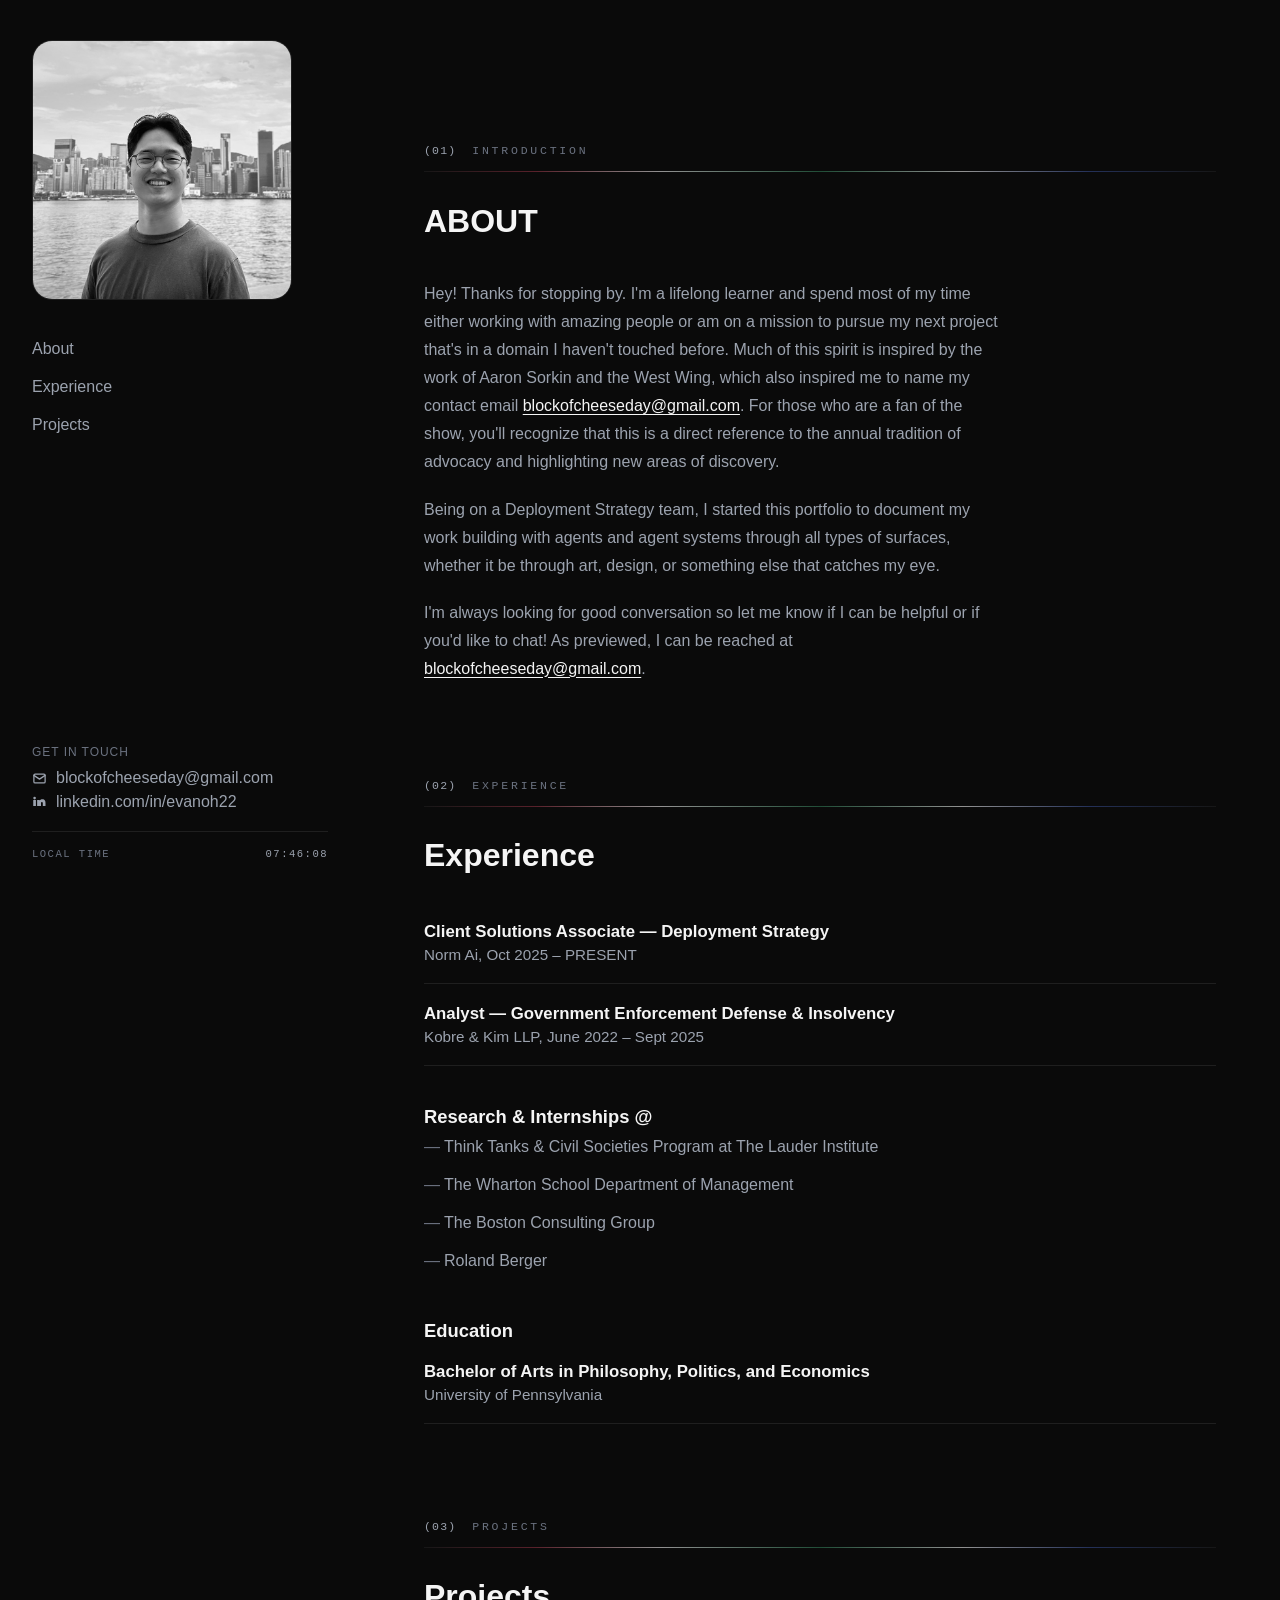
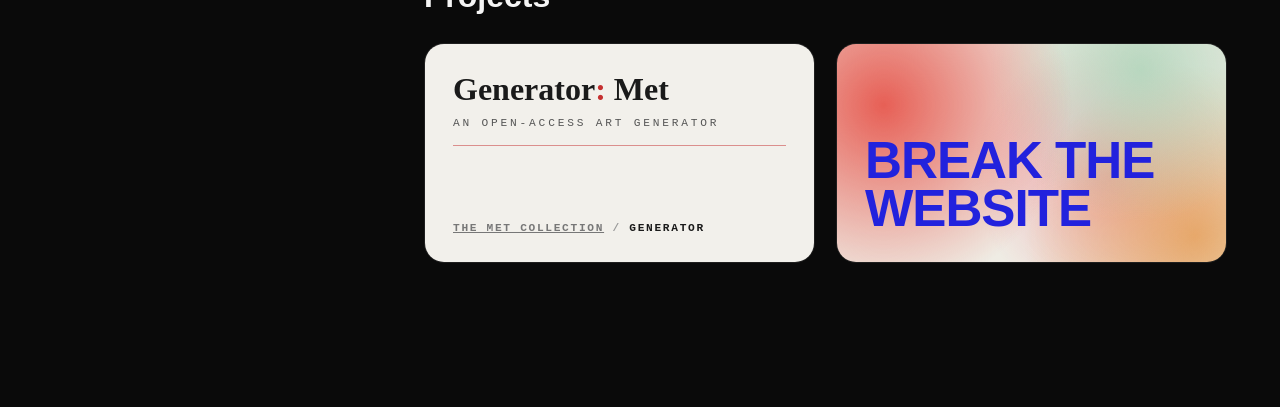
==== commit a6982491: "Refine typography, nav, and add prism section dividers - About: drop the ABOUT title to plain white " ====
--- a/index.html
+++ b/index.html
@@ -20,30 +20,9 @@
     />
 
     <nav class="side-nav">
-      <a href="#about">
-        <svg viewBox="0 0 24 24" fill="none" stroke="currentColor" stroke-width="2" stroke-linecap="round" stroke-linejoin="round">
-          <circle cx="12" cy="8" r="4"></circle>
-          <path d="M4 20c0-4.4 3.6-8 8-8s8 3.6 8 8"></path>
-        </svg>
-        About
-      </a>
-      <a href="#experience">
-        <svg viewBox="0 0 24 24" fill="none" stroke="currentColor" stroke-width="2" stroke-linecap="round" stroke-linejoin="round">
-          <rect x="3" y="7" width="18" height="13" rx="2"></rect>
-          <path d="M8 7V5a2 2 0 0 1 2-2h4a2 2 0 0 1 2 2v2"></path>
-          <path d="M3 12h18"></path>
-        </svg>
-        Experience
-      </a>
-      <a href="#projects">
-        <svg viewBox="0 0 24 24" fill="none" stroke="currentColor" stroke-width="2" stroke-linecap="round" stroke-linejoin="round">
-          <rect x="3" y="3" width="7" height="7" rx="1"></rect>
-          <rect x="14" y="3" width="7" height="7" rx="1"></rect>
-          <rect x="3" y="14" width="7" height="7" rx="1"></rect>
-          <rect x="14" y="14" width="7" height="7" rx="1"></rect>
-        </svg>
-        Projects
-      </a>
+      <a href="#about">About</a>
+      <a href="#experience">Experience</a>
+      <a href="#projects">Projects</a>
     </nav>
 
     <div class="sidebar-contact">
@@ -76,9 +55,9 @@
       <div class="section-kicker">
         <span class="k-index">(01)</span>
         <span class="k-label">Introduction</span>
-        <span class="k-rule"></span>
       </div>
-      <h1 class="page-title" data-text="ABOUT">ABOUT</h1>
+      <div class="prism-divider"></div>
+      <h1 class="page-title">ABOUT</h1>
 
       <div class="about-copy">
         <p>Hey! Thanks for stopping by. I'm a lifelong learner and spend most of my time either working with amazing people or am on a mission to pursue my next project that's in a domain I haven't touched before. Much of this spirit is inspired by the work of Aaron Sorkin and the West Wing, which also inspired me to name my contact email <a href="mailto:blockofcheeseday@gmail.com">blockofcheeseday@gmail.com</a>. For those who are a fan of the show, you'll recognize that this is a direct reference to the annual tradition of advocacy and highlighting new areas of discovery.</p>
@@ -93,8 +72,8 @@
       <div class="section-kicker">
         <span class="k-index">(02)</span>
         <span class="k-label">Experience</span>
-        <span class="k-rule"></span>
       </div>
+      <div class="prism-divider"></div>
       <h2 class="section-title">Experience</h2>
 
       <div class="xp-entry">
@@ -126,8 +105,8 @@
       <div class="section-kicker">
         <span class="k-index">(03)</span>
         <span class="k-label">Projects</span>
-        <span class="k-rule"></span>
       </div>
+      <div class="prism-divider"></div>
       <h2 class="section-title">Projects</h2>
       <div class="project-grid">
 
--- a/css/base.css
+++ b/css/base.css
@@ -74,33 +74,19 @@
 .side-nav {
   display: flex;
   flex-direction: column;
-  gap: 10px;
+  gap: 4px;
 }
 
 .side-nav a {
-  display: flex;
-  align-items: center;
-  gap: 12px;
-  padding: 14px 18px;
-  border-radius: var(--radius-md);
-  border: 1px solid var(--border);
+  display: block;
+  padding: 8px 0;
   color: var(--text-muted);
   text-decoration: none;
-  background: transparent;
-  transition: background 0.2s, color 0.2s, border-color 0.2s;
-}
-
-.side-nav a svg {
-  width: 18px;
-  height: 18px;
-  flex-shrink: 0;
-  stroke: currentColor;
+  transition: color 0.2s;
 }
 
 .side-nav a:hover {
-  background: #161616;
   color: var(--text);
-  border-color: var(--border-hover);
 }
 
 .sidebar-contact {
@@ -171,12 +157,12 @@
   padding-block: 48px;
 }
 
-/* Section kicker: mono index + label + trailing hairline (Roshan Sahu grid influence) */
+/* Section kicker: mono index + label (Roshan Sahu grid influence) */
 .section-kicker {
   display: flex;
   align-items: center;
   gap: 16px;
-  margin-bottom: 28px;
+  margin-bottom: 14px;
 }
 
 .section-kicker .k-index {
@@ -193,12 +179,6 @@
   font-size: 0.72rem;
   color: var(--text-dim);
   white-space: nowrap;
-}
-
-.section-kicker .k-rule {
-  flex: 1;
-  height: 1px;
-  background: var(--border);
 }
 
 .section-title {
--- a/css/content.css
+++ b/css/content.css
@@ -1,100 +1,30 @@
-/* Page title (used atop .main sections, e.g. About) */
+/* Page title (About) — matches the Experience/Projects section titles: plain white */
 .page-title {
-  position: relative;
-  display: inline-block;
-  font-size: clamp(3rem, 7vw, 5rem);
-  font-weight: 700;
-  letter-spacing: 0.02em;
-  text-transform: uppercase;
-  line-height: 1;
-  margin: 0;
+  font-size: 2rem;
+  font-weight: 600;
+  line-height: 1.2;
+  margin: 0 0 28px;
   color: var(--text);
-  transition: transform 0.35s ease, letter-spacing 0.35s ease;
-}
-
-/* Chromatic ghost layers (Ryan Ritzenthaler prismatic type) */
-.page-title::before,
-.page-title::after {
-  content: attr(data-text);
-  position: absolute;
-  top: 0;
-  left: 0;
-  pointer-events: none;
-  opacity: 0;
-  mix-blend-mode: screen;
-  transition: opacity 0.35s ease, transform 0.35s ease;
-}
-
-.page-title::before {
-  color: #ff1e56; /* red channel */
-}
-
-.page-title::after {
-  color: #00e5ff; /* cyan channel */
 }
 
 /*
- * Hover: warp the letters and split them through a prism.
- * The main text becomes a rainbow gradient; the red/cyan ghost
- * layers fan out and a subtle liquid wobble runs underneath.
+ * Prism divider beneath each section kicker — mostly white with muted
+ * red / green / blue tints, echoing the cursor-tracking diamond.
  */
-#about:hover .page-title,
-.page-title:hover {
-  transform: skewX(-9deg) scale(1.04, 1.09);
-  letter-spacing: 0.06em;
+.prism-divider {
+  height: 1px;
+  border: 0;
+  margin: 0 0 30px;
   background: linear-gradient(
-    100deg,
-    #ff1e56 0%,
-    #ff8a00 22%,
-    #ffe600 40%,
-    #23d18b 58%,
-    #00e5ff 74%,
-    #7b5cff 90%,
-    #ff1e56 100%
+    90deg,
+    rgba(255, 255, 255, 0.05) 0%,
+    rgba(255, 80, 110, 0.32) 14%,
+    rgba(255, 255, 255, 0.55) 30%,
+    rgba(80, 220, 150, 0.32) 50%,
+    rgba(255, 255, 255, 0.55) 68%,
+    rgba(90, 130, 255, 0.32) 84%,
+    rgba(255, 255, 255, 0.05) 100%
   );
-  background-size: 220% 100%;
-  -webkit-background-clip: text;
-  background-clip: text;
-  -webkit-text-fill-color: transparent;
-  color: transparent;
-  animation: prism-warp 1.6s ease-in-out infinite,
-    prism-shift 3.2s linear infinite;
-}
-
-#about:hover .page-title::before,
-.page-title:hover::before {
-  opacity: 0.85;
-  transform: translate(-6px, 2px) skewX(4deg);
-}
-
-#about:hover .page-title::after,
-.page-title:hover::after {
-  opacity: 0.85;
-  transform: translate(6px, -2px) skewX(-4deg);
-}
-
-@keyframes prism-warp {
-  0%,
-  100% { transform: skewX(-9deg) scale(1.04, 1.09); }
-  50% { transform: skewX(-4deg) scale(1.06, 1.05); }
-}
-
-@keyframes prism-shift {
-  to { background-position: 220% 0; }
-}
-
-/* A gentle prismatic shimmer sweeps the intro copy on hover too */
-#about:hover .about-copy p {
-  text-shadow: -0.6px 0 rgba(255, 30, 86, 0.35), 0.6px 0 rgba(0, 229, 255, 0.35);
-  transition: text-shadow 0.4s ease;
-}
-
-@media (prefers-reduced-motion: reduce) {
-  #about:hover .page-title,
-  .page-title:hover {
-    animation: none;
-    transform: none;
-  }
 }
 
 /*
@@ -177,14 +107,10 @@
   color: #ffffff;
 }
 
-/* Experience entries */
+/* Experience & Education entries share one style */
 .xp-entry {
   padding: 20px 0;
   border-bottom: 1px solid var(--border);
-}
-
-.xp-entry:last-child {
-  border-bottom: none;
 }
 
 .xp-role {
